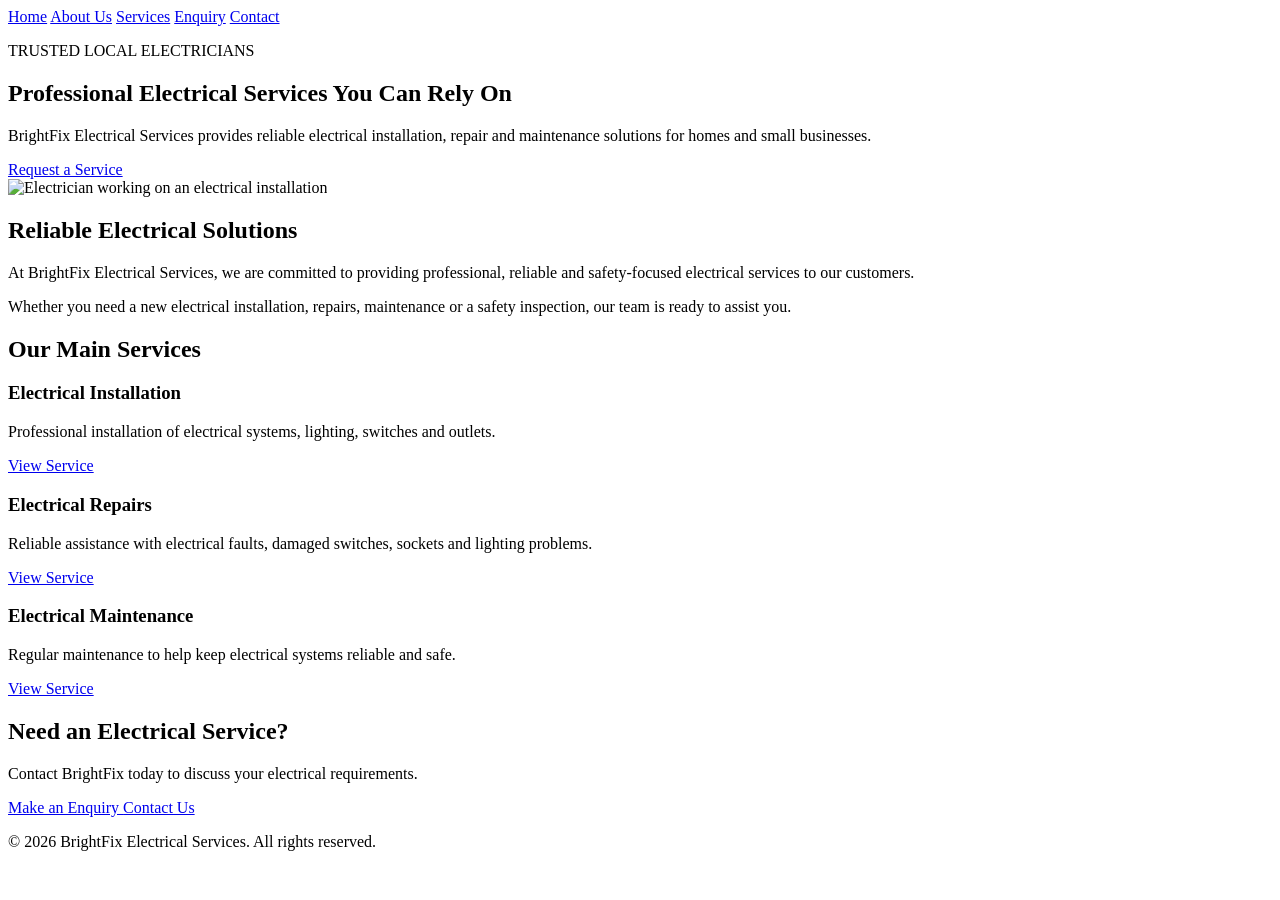
==== index.html @ 7ed9122c "Add files via upload" ====
<!DOCTYPE html>
<html lang="en">

<head>
    <meta charset="UTF-8">
    <meta name="viewport" content="width=device-width, initial-scale=1.0">

    <title>BrightFix Electrical Services</title>

    <link rel="stylesheet" href="css/style.css">
</head>

<body>

    <!-- Header and Navigation -->
    <header>
        <nav>
            <a href="index.html">Home</a>
            <a href="about.html">About Us</a>
            <a href="services.html">Services</a>
            <a href="enquiry.html">Enquiry</a>
            <a href="contact.html">Contact</a>
        </nav>
    </header>


    <!-- Main Content -->
    <main>

        <!-- Hero Section -->
        <section class="hero">

            <div class="hero-content">

                <div class="hero-text">

                    <p>
                        TRUSTED LOCAL ELECTRICIANS
                    </p>

                    <h1>
                        Professional Electrical Services You Can Rely On
                    </h1>

                    <p>
                        BrightFix Electrical Services provides reliable
                        electrical installation, repair and maintenance
                        solutions for homes and small businesses.
                    </p>

                    <a href="enquiry.html" class="button">
                        Request a Service
                    </a>

                </div>


                <!-- Hero Image -->
                <div class="hero-image">

                    <img src="images/hero.jpg"
                         alt="Electrician working on an electrical installation">

                </div>

            </div>

        </section>


        <!-- Introduction Section -->
        <section class="introduction">

            <h2>Reliable Electrical Solutions</h2>

            <p>
                At BrightFix Electrical Services, we are committed to
                providing professional, reliable and safety-focused
                electrical services to our customers.
            </p>

            <p>
                Whether you need a new electrical installation, repairs,
                maintenance or a safety inspection, our team is ready
                to assist you.
            </p>

        </section>


        <!-- Services Section -->
        <section class="services-preview">

            <h2>Our Main Services</h2>

            <div class="service-list">

                <article>

                    <h3>Electrical Installation</h3>

                    <p>
                        Professional installation of electrical systems,
                        lighting, switches and outlets.
                    </p>

                    <a href="services.html" class="button">
                        View Service
                    </a>

                </article>


                <article>

                    <h3>Electrical Repairs</h3>

                    <p>
                        Reliable assistance with electrical faults,
                        damaged switches, sockets and lighting problems.
                    </p>

                    <a href="services.html" class="button">
                        View Service
                    </a>

                </article>


                <article>

                    <h3>Electrical Maintenance</h3>

                    <p>
                        Regular maintenance to help keep electrical
                        systems reliable and safe.
                    </p>

                    <a href="services.html" class="button">
                        View Service
                    </a>

                </article>

            </div>

        </section>


        <!-- Call to Action -->
        <section class="introduction">

            <h2>Need an Electrical Service?</h2>

            <p>
                Contact BrightFix today to discuss your electrical
                requirements.
            </p>

            <a href="enquiry.html" class="button">
                Make an Enquiry
            </a>

            <a href="contact.html" class="button">
                Contact Us
            </a>

        </section>

    </main>


    <!-- Footer -->
    <footer>

        <p>
            &copy; 2026 BrightFix Electrical Services.
            All rights reserved.
        </p>

    </footer>

</body>

</html>
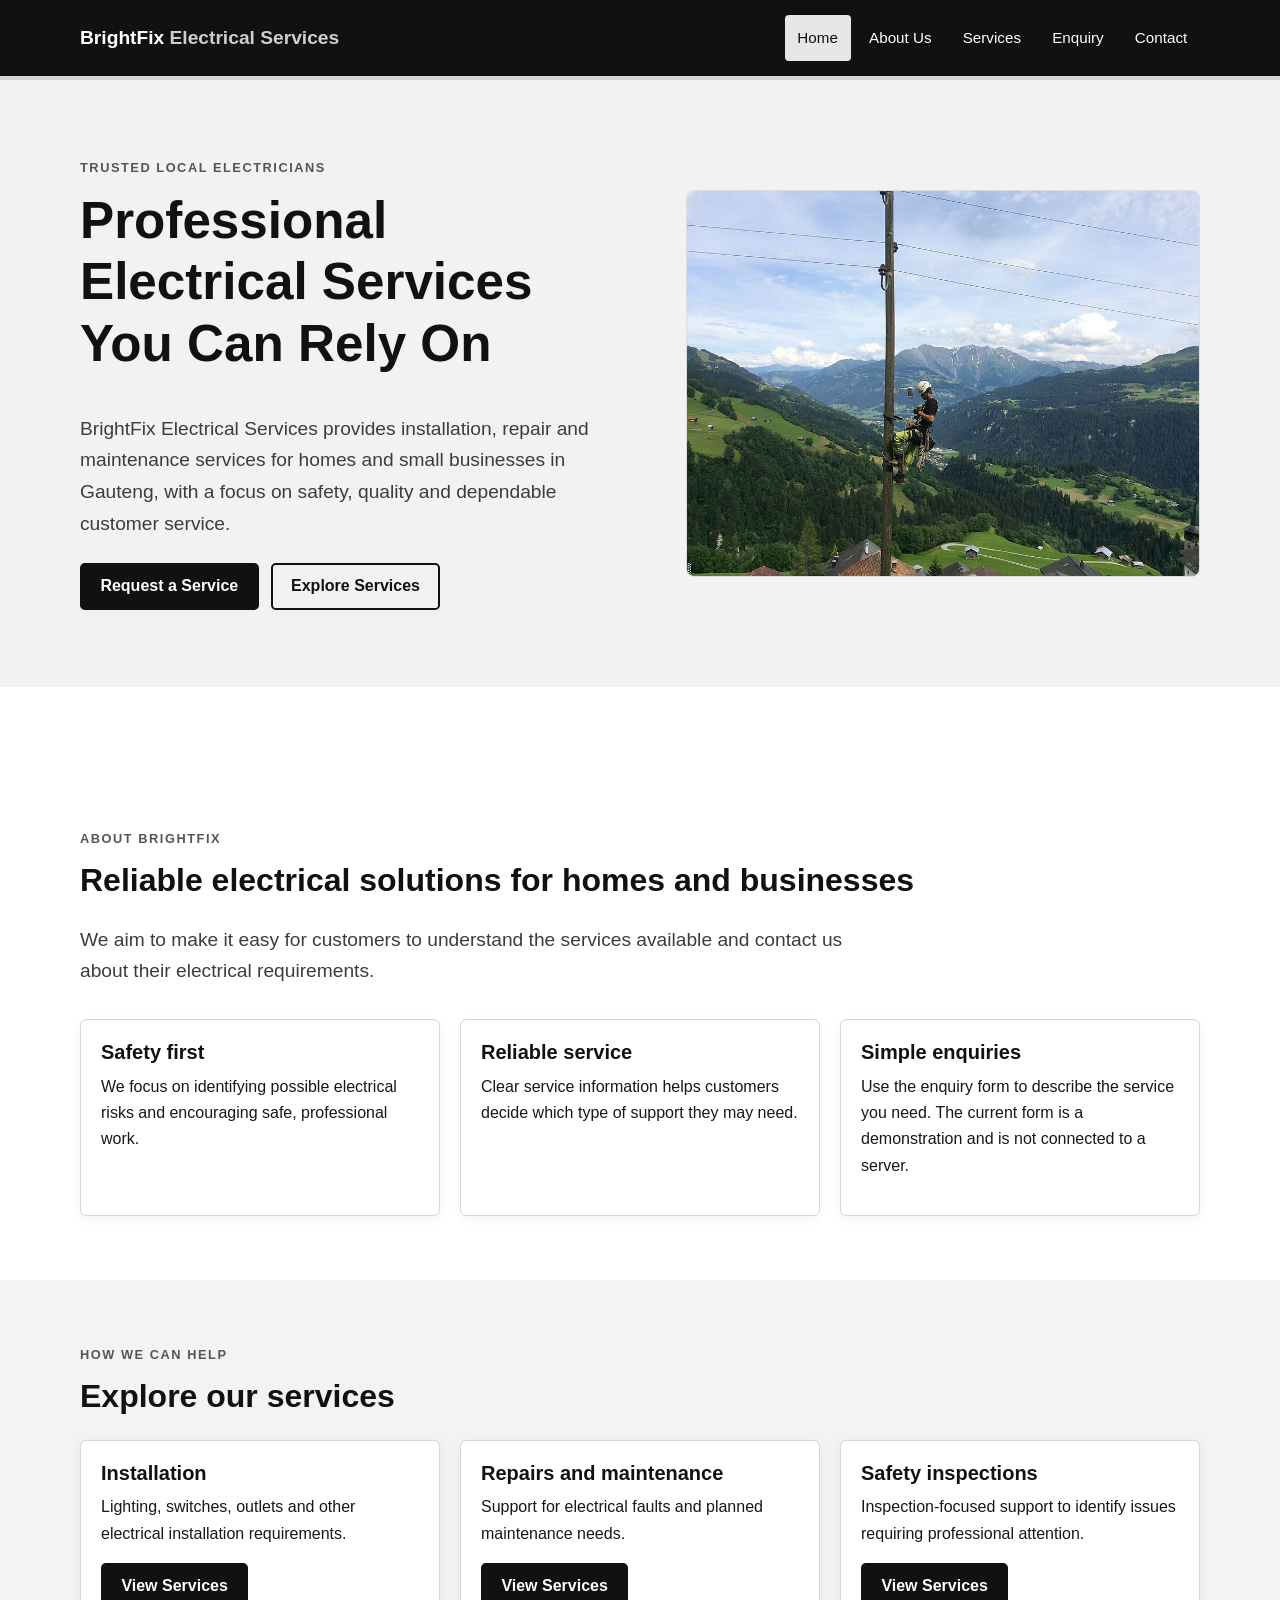
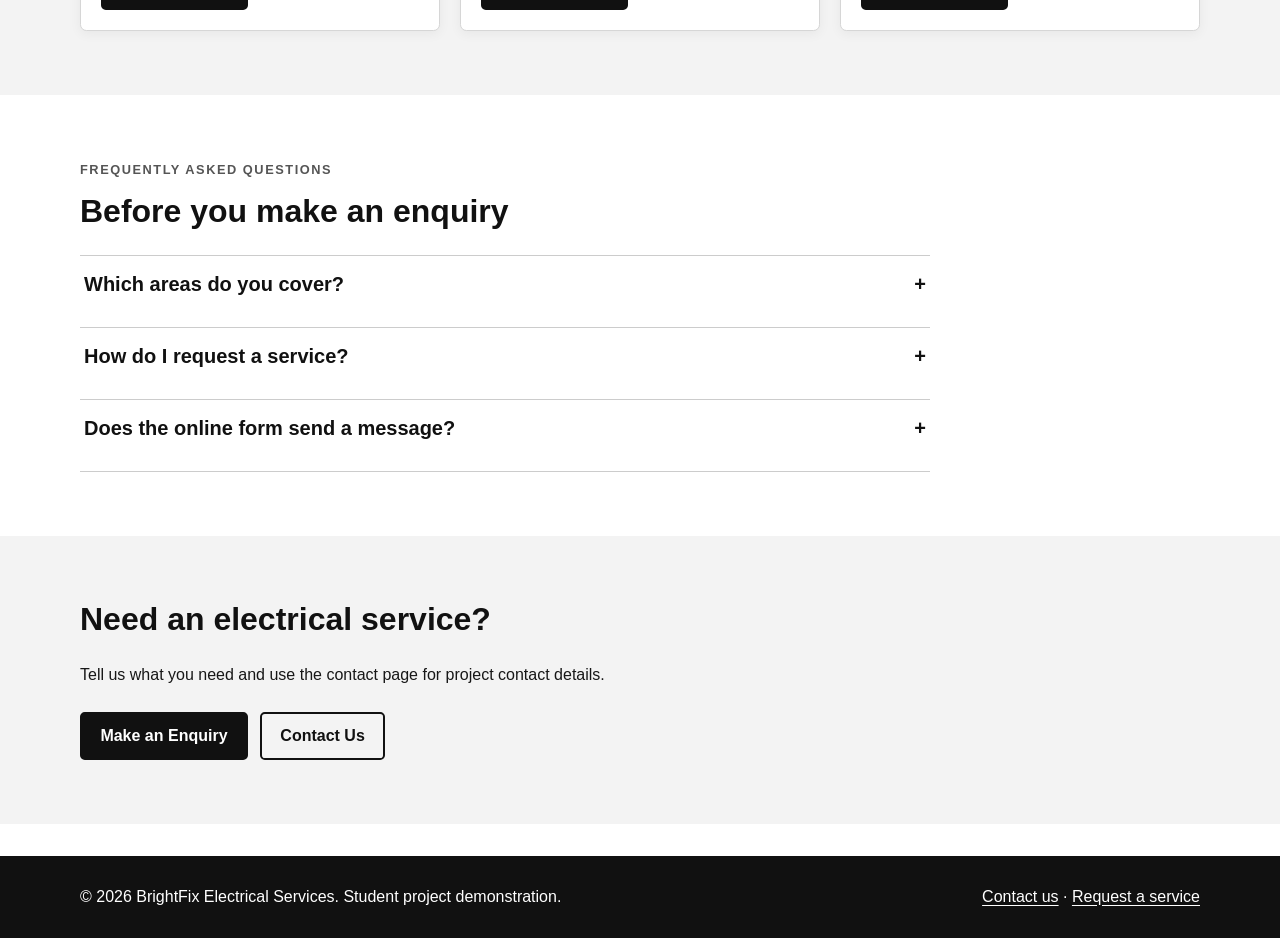
==== commit 3d126ff0: "final changes" ====
--- a/index.html
+++ b/index.html
@@ -1,185 +1,109 @@
-<!DOCTYPE html>
-<html lang="en">
-
-<head>
-    <meta charset="UTF-8">
-    <meta name="viewport" content="width=device-width, initial-scale=1.0">
-
-    <title>BrightFix Electrical Services</title>
-
-    <link rel="stylesheet" href="css/style.css">
-</head>
-
-<body>
-
-    <!-- Header and Navigation -->
-    <header>
-        <nav>
-            <a href="index.html">Home</a>
-            <a href="about.html">About Us</a>
-            <a href="services.html">Services</a>
-            <a href="enquiry.html">Enquiry</a>
-            <a href="contact.html">Contact</a>
-        </nav>
-    </header>
-
-
-    <!-- Main Content -->
-    <main>
-
-        <!-- Hero Section -->
-        <section class="hero">
-
-            <div class="hero-content">
-
-                <div class="hero-text">
-
-                    <p>
-                        TRUSTED LOCAL ELECTRICIANS
-                    </p>
-
-                    <h1>
-                        Professional Electrical Services You Can Rely On
-                    </h1>
-
-                    <p>
-                        BrightFix Electrical Services provides reliable
-                        electrical installation, repair and maintenance
-                        solutions for homes and small businesses.
-                    </p>
-
-                    <a href="enquiry.html" class="button">
-                        Request a Service
-                    </a>
-
-                </div>
-
-
-                <!-- Hero Image -->
-                <div class="hero-image">
-
-                    <img src="images/hero.jpg"
-                         alt="Electrician working on an electrical installation">
-
-                </div>
-
-            </div>
-
-        </section>
-
-
-        <!-- Introduction Section -->
-        <section class="introduction">
-
-            <h2>Reliable Electrical Solutions</h2>
-
-            <p>
-                At BrightFix Electrical Services, we are committed to
-                providing professional, reliable and safety-focused
-                electrical services to our customers.
-            </p>
-
-            <p>
-                Whether you need a new electrical installation, repairs,
-                maintenance or a safety inspection, our team is ready
-                to assist you.
-            </p>
-
-        </section>
-
-
-        <!-- Services Section -->
-        <section class="services-preview">
-
-            <h2>Our Main Services</h2>
-
-            <div class="service-list">
-
-                <article>
-
-                    <h3>Electrical Installation</h3>
-
-                    <p>
-                        Professional installation of electrical systems,
-                        lighting, switches and outlets.
-                    </p>
-
-                    <a href="services.html" class="button">
-                        View Service
-                    </a>
-
-                </article>
-
-
-                <article>
-
-                    <h3>Electrical Repairs</h3>
-
-                    <p>
-                        Reliable assistance with electrical faults,
-                        damaged switches, sockets and lighting problems.
-                    </p>
-
-                    <a href="services.html" class="button">
-                        View Service
-                    </a>
-
-                </article>
-
-
-                <article>
-
-                    <h3>Electrical Maintenance</h3>
-
-                    <p>
-                        Regular maintenance to help keep electrical
-                        systems reliable and safe.
-                    </p>
-
-                    <a href="services.html" class="button">
-                        View Service
-                    </a>
-
-                </article>
-
-            </div>
-
-        </section>
-
-
-        <!-- Call to Action -->
-        <section class="introduction">
-
-            <h2>Need an Electrical Service?</h2>
-
-            <p>
-                Contact BrightFix today to discuss your electrical
-                requirements.
-            </p>
-
-            <a href="enquiry.html" class="button">
-                Make an Enquiry
-            </a>
-
-            <a href="contact.html" class="button">
-                Contact Us
-            </a>
-
-        </section>
-
-    </main>
-
-
-    <!-- Footer -->
-    <footer>
-
-        <p>
-            &copy; 2026 BrightFix Electrical Services.
-            All rights reserved.
-        </p>
-
-    </footer>
-
-</body>
-
-</html>+<!DOCTYPE html>
+<html lang="en">
+<head>
+    <meta charset="UTF-8">
+    <meta name="viewport" content="width=device-width, initial-scale=1.0">
+    <meta name="description" content="BrightFix Electrical Services provides electrical installation, repairs, maintenance and safety inspections for homes and small businesses in Johannesburg, Pretoria and Gauteng.">
+    <meta name="robots" content="index, follow">
+    <meta name="theme-color" content="#111111">
+    <title>BrightFix Electrical Services | Electrical Services in Gauteng</title>
+    <link rel="stylesheet" href="css/style.css">
+    <script src="js/script.js" defer></script>
+</head>
+<body>
+<a class="skip-link" href="#main-content">Skip to main content</a>
+<header class="site-header">
+    <div class="container header-inner">
+        <a class="brand" href="index.html" aria-label="BrightFix Electrical Services home">BrightFix <span>Electrical Services</span></a>
+        <nav class="site-nav" aria-label="Main navigation">
+            <a href="index.html" aria-current="page">Home</a>
+            <a href="about.html">About Us</a>
+            <a href="services.html">Services</a>
+            <a href="enquiry.html">Enquiry</a>
+            <a href="contact.html">Contact</a>
+        </nav>
+    </div>
+</header>
+
+<main id="main-content">
+    <section class="hero">
+        <div class="container hero-inner">
+            <div class="hero-text">
+                <p class="eyebrow">Trusted local electricians</p>
+                <h1>Professional Electrical Services You Can Rely On</h1>
+                <p class="lead">BrightFix Electrical Services provides installation, repair and maintenance services for homes and small businesses in Gauteng, with a focus on safety, quality and dependable customer service.</p>
+                <div class="hero-actions">
+                    <a class="button" href="enquiry.html">Request a Service</a>
+                    <a class="button button-secondary" href="services.html">Explore Services</a>
+                </div>
+            </div>
+            <div class="hero-image">
+                <img src="images/hero.jpg" srcset="images/hero-480.jpg 480w, images/hero.jpg 960w" sizes="(max-width: 680px) 100vw, (max-width: 960px) 90vw, 520px" alt="Electrician working on an electrical installation" fetchpriority="high" width="960" height="720">
+            </div>
+        </div>
+    </section>
+
+    <section class="section">
+        <div class="container">
+            <div class="page-intro">
+                <p class="eyebrow">About BrightFix</p>
+                <h2>Reliable electrical solutions for homes and businesses</h2>
+                <p class="lead">We aim to make it easy for customers to understand the services available and contact us about their electrical requirements.</p>
+            </div>
+            <div class="cards-grid">
+                <article class="info-card"><h3>Safety first</h3><p>We focus on identifying possible electrical risks and encouraging safe, professional work.</p></article>
+                <article class="info-card"><h3>Reliable service</h3><p>Clear service information helps customers decide which type of support they may need.</p></article>
+                <article class="info-card"><h3>Simple enquiries</h3><p>Use the enquiry form to describe the service you need. The current form is a demonstration and is not connected to a server.</p></article>
+            </div>
+        </div>
+    </section>
+
+    <section class="section section-muted">
+        <div class="container">
+            <p class="eyebrow">How we can help</p>
+            <h2>Explore our services</h2>
+            <div class="cards-grid">
+                <article class="info-card"><h3>Installation</h3><p>Lighting, switches, outlets and other electrical installation requirements.</p><a href="services.html" class="button">View Services</a></article>
+                <article class="info-card"><h3>Repairs and maintenance</h3><p>Support for electrical faults and planned maintenance needs.</p><a href="services.html" class="button">View Services</a></article>
+                <article class="info-card"><h3>Safety inspections</h3><p>Inspection-focused support to identify issues requiring professional attention.</p><a href="services.html" class="button">View Services</a></article>
+            </div>
+        </div>
+    </section>
+
+    <section class="section">
+        <div class="container">
+            <p class="eyebrow">Frequently asked questions</p>
+            <h2>Before you make an enquiry</h2>
+            <div class="accordion-list">
+                <div class="accordion-item">
+                    <h3><button class="accordion-trigger" type="button" data-accordion-trigger aria-expanded="false" aria-controls="faq-1">Which areas do you cover? <span data-accordion-icon aria-hidden="true">+</span></button></h3>
+                    <div class="accordion-panel" id="faq-1" hidden><p>This project describes BrightFix as serving Johannesburg, Pretoria and surrounding Gauteng areas. Confirm the actual service area before publishing the website.</p></div>
+                </div>
+                <div class="accordion-item">
+                    <h3><button class="accordion-trigger" type="button" data-accordion-trigger aria-expanded="false" aria-controls="faq-2">How do I request a service? <span data-accordion-icon aria-hidden="true">+</span></button></h3>
+                    <div class="accordion-panel" id="faq-2" hidden><p>Complete the enquiry form with your contact information, service type and a description of the requirement. The current assignment version validates the form in the browser only.</p></div>
+                </div>
+                <div class="accordion-item">
+                    <h3><button class="accordion-trigger" type="button" data-accordion-trigger aria-expanded="false" aria-controls="faq-3">Does the online form send a message? <span data-accordion-icon aria-hidden="true">+</span></button></h3>
+                    <div class="accordion-panel" id="faq-3" hidden><p>No. It demonstrates HTML and JavaScript validation. A real form service or server-side endpoint must be connected before customers can send enquiries.</p></div>
+                </div>
+            </div>
+        </div>
+    </section>
+
+    <section class="section section-muted">
+        <div class="container">
+            <h2>Need an electrical service?</h2>
+            <p>Tell us what you need and use the contact page for project contact details.</p>
+            <div class="button-row"><a class="button" href="enquiry.html">Make an Enquiry</a><a class="button button-secondary" href="contact.html">Contact Us</a></div>
+        </div>
+    </section>
+</main>
+<footer class="site-footer">
+    <div class="container footer-inner">
+        <p>&copy; <span data-current-year>2026</span> BrightFix Electrical Services. Student project demonstration.</p>
+        <p><a href="contact.html">Contact us</a> · <a href="enquiry.html">Request a service</a></p>
+    </div>
+</footer>
+</body>
+</html>
--- a/css/style.css
+++ b/css/style.css
@@ -0,0 +1,483 @@
+/* BrightFix Electrical Services - shared external stylesheet
+   Black, white and grey palette retained from Part 2 feedback. */
+
+/* 1. Reset and default styles */
+*,
+*::before,
+*::after {
+    box-sizing: border-box;
+}
+
+html {
+    scroll-behavior: smooth;
+    scroll-padding-top: 1rem;
+}
+
+body {
+    margin: 0;
+    font-family: Arial, Helvetica, sans-serif;
+    font-size: 1rem;
+    line-height: 1.65;
+    color: #171717;
+    background: #fff;
+}
+
+img,
+picture,
+svg {
+    max-width: 100%;
+}
+
+img {
+    display: block;
+    height: auto;
+}
+
+button,
+input,
+select,
+textarea {
+    font: inherit;
+}
+
+button,
+a,
+input,
+select,
+textarea {
+    -webkit-tap-highlight-color: transparent;
+}
+
+a {
+    color: #171717;
+    text-underline-offset: 0.2em;
+}
+
+a:hover {
+    text-decoration-thickness: 2px;
+}
+
+:focus-visible {
+    outline: 3px solid #666;
+    outline-offset: 3px;
+}
+
+.skip-link {
+    position: absolute;
+    left: 1rem;
+    top: -5rem;
+    z-index: 1000;
+    padding: 0.75rem 1rem;
+    color: #fff;
+    background: #111;
+}
+
+.skip-link:focus {
+    top: 1rem;
+}
+
+/* 2. Typography */
+h1,
+h2,
+h3 {
+    margin: 0 0 0.75em;
+    line-height: 1.2;
+    color: #111;
+    font-weight: 700;
+}
+
+h1 { font-size: clamp(2rem, 4vw, 3.25rem); }
+h2 { font-size: clamp(1.5rem, 2.5vw, 2rem); }
+h3 { font-size: 1.25rem; }
+p { margin: 0 0 1rem; }
+
+.lead {
+    max-width: 65ch;
+    font-size: clamp(1.05rem, 1.5vw, 1.2rem);
+    color: #3c3c3c;
+}
+
+.eyebrow {
+    margin-bottom: 0.75rem;
+    color: #555;
+    font-size: 0.8rem;
+    font-weight: 700;
+    letter-spacing: 0.12em;
+    text-transform: uppercase;
+}
+
+/* 3. Shared layout and navigation */
+.container {
+    width: min(1120px, calc(100% - 2.5rem));
+    margin-inline: auto;
+}
+
+.site-header {
+    position: relative;
+    z-index: 10;
+    color: #fff;
+    background: #111;
+    border-bottom: 4px solid #d4d4d4;
+}
+
+.header-inner {
+    display: flex;
+    align-items: center;
+    justify-content: space-between;
+    gap: 1.5rem;
+    min-height: 76px;
+}
+
+.brand {
+    color: #fff;
+    font-size: 1.2rem;
+    font-weight: 700;
+    text-decoration: none;
+    white-space: nowrap;
+}
+
+.brand span { color: #cfcfcf; }
+
+.site-nav {
+    display: flex;
+    align-items: center;
+    justify-content: flex-end;
+    flex-wrap: wrap;
+    gap: 0.35rem;
+}
+
+.site-nav a {
+    display: inline-block;
+    padding: 0.65rem 0.8rem;
+    border-radius: 0.25rem;
+    color: #fff;
+    text-decoration: none;
+    font-size: 0.95rem;
+    transition: background-color 160ms ease, color 160ms ease;
+}
+
+.site-nav a:hover,
+.site-nav a[aria-current="page"] {
+    color: #111;
+    background: #e7e7e7;
+}
+
+.site-nav a:active { transform: translateY(1px); }
+
+main { min-height: 60vh; }
+
+.page-intro {
+    padding: clamp(2.5rem, 6vw, 5rem) 0 1rem;
+}
+
+.page-intro p { max-width: 72ch; }
+
+.section {
+    padding: clamp(2.25rem, 5vw, 4rem) 0;
+}
+
+.section-muted { background: #f3f3f3; }
+
+.hero {
+    padding: clamp(2.5rem, 6vw, 5rem) 0;
+    background: #f2f2f2;
+}
+
+.hero-inner {
+    display: grid;
+    grid-template-columns: minmax(0, 1fr) minmax(280px, 0.95fr);
+    align-items: center;
+    gap: clamp(2rem, 5vw, 4.5rem);
+}
+
+.hero img {
+    width: 100%;
+    max-height: 470px;
+    object-fit: cover;
+    border: 1px solid #ddd;
+    border-radius: 0.5rem;
+}
+
+.hero-actions,
+.button-row {
+    display: flex;
+    align-items: center;
+    flex-wrap: wrap;
+    gap: 0.75rem;
+    margin-top: 1.5rem;
+}
+
+.button,
+button.button,
+form button,
+button.control-button {
+    display: inline-flex;
+    align-items: center;
+    justify-content: center;
+    min-height: 44px;
+    padding: 0.7rem 1.15rem;
+    border: 2px solid #111;
+    border-radius: 0.3rem;
+    color: #fff;
+    background: #111;
+    font-weight: 700;
+    line-height: 1.3;
+    text-align: center;
+    text-decoration: none;
+    cursor: pointer;
+    transition: color 160ms ease, background-color 160ms ease, border-color 160ms ease, transform 160ms ease;
+}
+
+.button:hover,
+form button:hover,
+button.control-button:hover {
+    color: #111;
+    background: #e7e7e7;
+}
+
+.button:active,
+form button:active,
+button.control-button:active { transform: translateY(1px); }
+
+.button-secondary {
+    color: #111;
+    background: transparent;
+}
+
+.button-secondary:hover {
+    color: #fff;
+    background: #333;
+}
+
+.cards-grid {
+    display: grid;
+    grid-template-columns: repeat(3, minmax(0, 1fr));
+    gap: 1.25rem;
+}
+
+.info-card,
+.service-card,
+.location-card {
+    min-width: 0;
+    padding: 1.25rem;
+    border: 1px solid #d6d6d6;
+    border-radius: 0.4rem;
+    background: #fff;
+    box-shadow: 0 3px 12px rgb(0 0 0 / 5%);
+}
+
+.info-card h3,
+.service-card h2 { margin-bottom: 0.6rem; }
+
+.service-card {
+    display: flex;
+    flex-direction: column;
+    gap: 0.6rem;
+}
+
+.service-card img {
+    width: 100%;
+    aspect-ratio: 16 / 10;
+    object-fit: cover;
+    margin-bottom: 0.35rem;
+    border-radius: 0.25rem;
+    background: #eee;
+}
+
+.service-card p { margin-bottom: 0.4rem; }
+.service-card .button { align-self: flex-start; margin-top: auto; }
+
+/* 4. Search and filter controls */
+.filter-panel {
+    display: grid;
+    grid-template-columns: minmax(0, 2fr) minmax(180px, 1fr) minmax(180px, 1fr);
+    gap: 1rem;
+    margin: 1.5rem 0;
+    padding: 1rem;
+    border: 1px solid #ddd;
+    border-radius: 0.4rem;
+    background: #f5f5f5;
+}
+
+.field-group { display: flex; flex-direction: column; gap: 0.4rem; }
+label { font-weight: 700; }
+
+input,
+select,
+textarea {
+    width: 100%;
+    min-height: 44px;
+    padding: 0.7rem 0.75rem;
+    border: 1px solid #8b8b8b;
+    border-radius: 0.25rem;
+    color: #171717;
+    background: #fff;
+}
+
+textarea { min-height: 130px; resize: vertical; }
+input:focus,
+select:focus,
+textarea:focus { border-color: #111; }
+
+input:invalid:not(:placeholder-shown),
+textarea:invalid:not(:placeholder-shown),
+select:invalid { border-color: #777; }
+
+.results-count { margin: 0 0 1rem; font-weight: 700; }
+.empty-state { padding: 1.5rem; border: 1px dashed #888; background: #f7f7f7; }
+
+/* 5. Forms */
+.form-panel {
+    max-width: 800px;
+    padding: clamp(1.25rem, 3vw, 2rem);
+    border: 1px solid #d6d6d6;
+    border-radius: 0.4rem;
+    background: #f8f8f8;
+}
+
+.form-grid {
+    display: grid;
+    grid-template-columns: repeat(2, minmax(0, 1fr));
+    gap: 1rem;
+}
+
+.form-grid .field-group { min-width: 0; }
+.field-full { grid-column: 1 / -1; }
+.form-note { margin-top: 1rem; color: #555; font-size: 0.9rem; }
+.form-status {
+    margin-top: 1rem;
+    padding: 0.85rem 1rem;
+    border-left: 4px solid #111;
+    background: #eaeaea;
+}
+.form-status:empty { display: none; }
+
+/* 6. Accessible accordion and lightbox gallery */
+.accordion-list { max-width: 850px; border-top: 1px solid #ccc; }
+.accordion-item { border-bottom: 1px solid #ccc; }
+.accordion-trigger {
+    display: flex;
+    width: 100%;
+    align-items: center;
+    justify-content: space-between;
+    gap: 1rem;
+    padding: 1rem 0.25rem;
+    border: 0;
+    color: #111;
+    background: transparent;
+    font-weight: 700;
+    text-align: left;
+    cursor: pointer;
+}
+.accordion-trigger:hover { background: #f2f2f2; }
+.accordion-panel { padding: 0 0.25rem 1rem; }
+.accordion-panel[hidden] { display: none; }
+
+.gallery-grid {
+    display: grid;
+    grid-template-columns: repeat(5, minmax(0, 1fr));
+    gap: 0.75rem;
+}
+
+.gallery-open {
+    padding: 0;
+    overflow: hidden;
+    border: 1px solid #bbb;
+    border-radius: 0.3rem;
+    background: #eee;
+    cursor: zoom-in;
+}
+
+.gallery-open img {
+    width: 100%;
+    aspect-ratio: 1 / 1;
+    object-fit: cover;
+    transition: transform 180ms ease;
+}
+.gallery-open:hover img { transform: scale(1.04); }
+.gallery-caption { display: block; padding: 0.5rem; color: #111; background: #f1f1f1; font-size: 0.85rem; font-weight: 700; }
+
+img[data-lightbox] {
+    cursor: zoom-in;
+}
+
+img[data-lightbox]:focus-visible {
+    outline: 3px solid #666;
+    outline-offset: 3px;
+}
+
+.lightbox {
+    width: min(900px, calc(100% - 2rem));
+    max-width: none;
+    max-height: 90vh;
+    padding: 1rem;
+    border: 1px solid #777;
+    border-radius: 0.5rem;
+    color: #111;
+    background: #fff;
+}
+.lightbox::backdrop { background: rgb(0 0 0 / 78%); }
+.lightbox img { max-height: 70vh; width: 100%; object-fit: contain; margin: 0.75rem 0; background: #eee; }
+.lightbox-head { display: flex; align-items: center; justify-content: space-between; gap: 1rem; }
+.lightbox-close { min-width: 44px; min-height: 44px; border: 1px solid #111; color: #111; background: #fff; cursor: pointer; }
+
+/* 7. Map and location cards */
+.locations-grid { display: grid; grid-template-columns: repeat(2, minmax(0, 1fr)); gap: 1rem; }
+#map { width: 100%; min-height: 360px; border: 1px solid #bbb; border-radius: 0.35rem; background: #eee; }
+.map-note { margin-top: 0.6rem; font-size: 0.9rem; color: #555; }
+
+/* 8. Footer */
+.site-footer {
+    margin-top: 2rem;
+    padding: 1.75rem 0;
+    color: #fff;
+    background: #111;
+}
+.footer-inner { display: flex; align-items: center; justify-content: space-between; gap: 1rem; flex-wrap: wrap; }
+.site-footer p { margin: 0; }
+.site-footer a { color: #fff; }
+
+/* 9. Tablet breakpoint */
+@media (max-width: 960px) {
+    .header-inner { align-items: flex-start; flex-direction: column; justify-content: center; padding-block: 1rem; }
+    .site-nav { justify-content: flex-start; width: 100%; }
+    .hero-inner { grid-template-columns: 1fr; }
+    .hero img { max-height: 420px; }
+    .cards-grid { grid-template-columns: repeat(2, minmax(0, 1fr)); }
+    .gallery-grid { grid-template-columns: repeat(3, minmax(0, 1fr)); }
+}
+
+/* 10. Mobile breakpoint */
+@media (max-width: 680px) {
+    .container { width: min(100% - 1.5rem, 1120px); }
+    .header-inner { gap: 0.75rem; }
+    .site-nav { display: grid; grid-template-columns: repeat(2, minmax(0, 1fr)); gap: 0.25rem; }
+    .site-nav a { padding: 0.65rem 0.5rem; text-align: center; }
+    .cards-grid,
+    .locations-grid,
+    .form-grid,
+    .filter-panel { grid-template-columns: 1fr; }
+    .field-full { grid-column: auto; }
+    .gallery-grid { grid-template-columns: repeat(2, minmax(0, 1fr)); }
+    .hero-actions, .button-row { align-items: stretch; flex-direction: column; }
+    .hero-actions .button, .button-row .button { width: 100%; }
+    #map { min-height: 300px; }
+}
+
+/* Small screens */
+@media (max-width: 400px) {
+    body { font-size: 0.95rem; }
+    .site-nav { grid-template-columns: 1fr; }
+    .gallery-grid { grid-template-columns: 1fr 1fr; }
+    .service-card, .info-card, .location-card { padding: 1rem; }
+}
+
+/* Respect reduced-motion preferences */
+@media (prefers-reduced-motion: reduce) {
+    *, *::before, *::after {
+        scroll-behavior: auto !important;
+        animation-duration: 0.01ms !important;
+        animation-iteration-count: 1 !important;
+        transition-duration: 0.01ms !important;
+    }
+}
